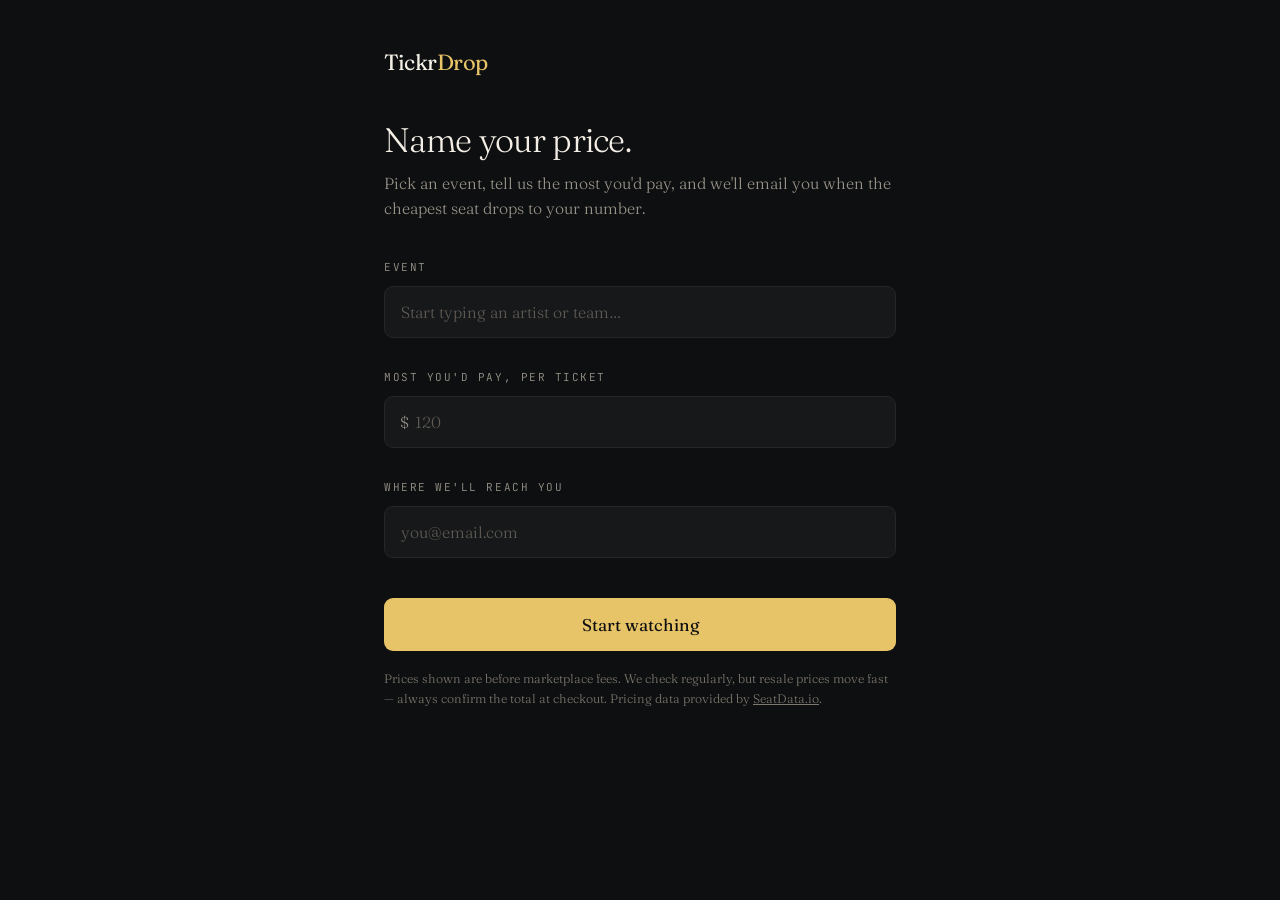
==== index.html @ 2875b213 "Add files via upload" ====
<!doctype html>
<html lang="en">
<head>
<meta charset="utf-8">
<meta name="viewport" content="width=device-width, initial-scale=1">
<title>Set an alert &middot; TickrDrop</title>
<link rel="preconnect" href="https://fonts.googleapis.com">
<link rel="preconnect" href="https://fonts.gstatic.com" crossorigin>
<link href="https://fonts.googleapis.com/css2?family=Fraunces:opsz,wght@9..144,300;9..144,400;9..144,600&family=JetBrains+Mono:wght@400;500&display=swap" rel="stylesheet">
<style>
  :root{
    --bg:#0e0f10; --bg2:#16181a; --cream:#f4efe6; --gold:#e8c468;
    --orange:#ff6b3d; --muted:#9a958c; --line:#24272a;
  }
  *{box-sizing:border-box;}
  body{
    margin:0; background:var(--bg); color:var(--cream);
    font-family:'Fraunces',Georgia,serif; font-weight:300;
    -webkit-font-smoothing:antialiased;
  }
  .wrap{max-width:560px; margin:0 auto; padding:48px 24px 80px;}
  .mark{font-size:22px; letter-spacing:-.02em; margin-bottom:44px;}
  .mark b{font-weight:400;}
  .mark .d{color:var(--gold); font-weight:400;}
  h1{font-size:34px; line-height:1.2; font-weight:300; margin:0 0 10px; letter-spacing:-.02em;}
  .lede{color:var(--muted); font-size:16px; line-height:1.55; margin:0 0 40px;}

  .step{margin-bottom:32px;}
  .eyebrow{
    font-family:'JetBrains Mono',Menlo,monospace; font-size:11px;
    letter-spacing:.14em; text-transform:uppercase; color:var(--muted);
    margin-bottom:12px;
  }
  input{
    width:100%; background:var(--bg2); border:1px solid var(--line);
    border-radius:9px; padding:15px 16px; color:var(--cream);
    font-family:'Fraunces',Georgia,serif; font-size:16px; font-weight:300;
  }
  input::placeholder{color:#5f5a53;}
  input:focus{outline:2px solid var(--gold); outline-offset:1px; border-color:transparent;}

  .results{margin-top:10px; border:1px solid var(--line); border-radius:9px; overflow:hidden;}
  .results:empty{display:none;}
  .res{
    display:block; width:100%; text-align:left; background:var(--bg2);
    border:0; border-bottom:1px solid var(--line); padding:14px 16px;
    color:var(--cream); font-family:inherit; font-size:15px; font-weight:300; cursor:pointer;
  }
  .res:last-child{border-bottom:0;}
  .res:hover,.res:focus{background:#1d2023; outline:none;}
  .res .meta{display:block; color:var(--muted); font-size:13px; margin-top:3px;}

  .picked{
    background:var(--bg2); border:1px solid var(--line); border-left:3px solid var(--gold);
    border-radius:9px; padding:16px 18px;
  }
  .picked .name{font-size:18px;}
  .picked .meta{color:var(--muted); font-size:13px; margin-top:4px;}
  .change{
    background:none; border:0; color:var(--gold); cursor:pointer; padding:0;
    font-family:'JetBrains Mono',monospace; font-size:11px; letter-spacing:.1em;
    text-transform:uppercase; margin-top:12px;
  }

  .price-row{position:relative;}
  .dollar{
    position:absolute; left:16px; top:50%; transform:translateY(-50%);
    color:var(--muted); font-size:16px; pointer-events:none;
  }
  .price-row input{padding-left:30px;}

  button.go{
    width:100%; background:var(--gold); color:var(--bg); border:0; border-radius:9px;
    padding:16px; font-family:'Fraunces',Georgia,serif; font-size:17px;
    cursor:pointer; margin-top:8px;
  }
  button.go:disabled{opacity:.4; cursor:not-allowed;}
  button.go:focus-visible{outline:2px solid var(--cream); outline-offset:2px;}

  .note{color:#7d786f; font-size:12.5px; line-height:1.6; margin-top:18px;}
  .msg{padding:14px 16px; border-radius:9px; font-size:14.5px; line-height:1.5; margin-top:18px;}
  .msg.err{background:rgba(255,107,61,.12); color:var(--orange); border:1px solid rgba(255,107,61,.3);}
  .msg.ok{background:rgba(232,196,104,.1); color:var(--gold); border:1px solid rgba(232,196,104,.3);}
  .hidden{display:none;}
  .working{color:var(--muted); font-size:13px; margin-top:10px;}
  @media (prefers-reduced-motion:reduce){*{transition:none!important;}}
</style>
</head>
<body>
<div class="wrap">

  <div class="mark"><b>Tickr</b><span class="d">Drop</span></div>

  <h1>Name your price.</h1>
  <p class="lede">Pick an event, tell us the most you'd pay, and we'll email you when the cheapest seat drops to your number.</p>

  <!-- Step 1 -->
  <div class="step">
    <div class="eyebrow">Event</div>

    <div id="searchBox">
      <input id="q" type="text" placeholder="Start typing an artist or team&hellip;" autocomplete="off">
      <div class="working hidden" id="working">Searching&hellip;</div>
      <div class="results" id="results"></div>
    </div>

    <div id="pickedBox" class="picked hidden">
      <div class="name" id="pName"></div>
      <div class="meta" id="pMeta"></div>
      <button class="change" id="change" type="button">Choose a different event</button>
    </div>
  </div>

  <!-- Step 2 -->
  <div class="step">
    <div class="eyebrow">Most you'd pay, per ticket</div>
    <div class="price-row">
      <span class="dollar">$</span>
      <input id="price" type="number" min="1" step="1" placeholder="120" inputmode="decimal">
    </div>
  </div>

  <!-- Step 3 -->
  <div class="step">
    <div class="eyebrow">Where we'll reach you</div>
    <input id="email" type="email" placeholder="you@email.com" autocomplete="email">
  </div>

  <button class="go" id="go" type="button">Start watching</button>

  <div id="msg"></div>

  <p class="note">
    Prices shown are before marketplace fees. We check regularly, but resale
    prices move fast &mdash; always confirm the total at checkout.
    Pricing data provided by <a href="https://seatdata.io" style="color:#7d786f;">SeatData.io</a>.
  </p>

</div>

<script>
  const $ = (id) => document.getElementById(id);
  let picked = null;
  let timer = null;

  function fmtDate(d){
    if(!d) return "";
    return new Date(d + "T12:00:00").toLocaleDateString("en-US",
      {weekday:"short", month:"short", day:"numeric", year:"numeric"});
  }

  function show(kind, text){
    $("msg").innerHTML = '<div class="msg ' + kind + '">' + text + '</div>';
  }
  function clearMsg(){ $("msg").innerHTML = ""; }

  $("q").addEventListener("input", () => {
    clearTimeout(timer);
    const q = $("q").value.trim();
    $("results").innerHTML = "";
    if (q.length < 3) { $("working").classList.add("hidden"); return; }
    $("working").classList.remove("hidden");
    timer = setTimeout(() => runSearch(q), 350);
  });

  async function runSearch(q){
    try{
      const res = await fetch("/.netlify/functions/search-events?q=" + encodeURIComponent(q));
      const body = await res.json();
      $("working").classList.add("hidden");

      if (body.error) { show("err", body.error); return; }
      if (!body.events.length){
        $("results").innerHTML =
          '<div class="res" style="cursor:default;color:#9a958c;">' +
          'No upcoming events matched that. Try the performer or team name on its own.</div>';
        return;
      }

      $("results").innerHTML = body.events.map((e, i) =>
        '<button class="res" data-i="' + i + '">' + e.name +
        '<span class="meta">' + fmtDate(e.date) + ' &middot; ' + e.venue +
        (e.city ? ', ' + e.city : '') + '</span></button>'
      ).join("");

      document.querySelectorAll(".res[data-i]").forEach(btn => {
        btn.addEventListener("click", () => pick(body.events[+btn.dataset.i]));
      });
    } catch {
      $("working").classList.add("hidden");
      show("err", "Search didn't go through. Try again in a moment.");
    }
  }

  function pick(e){
    picked = e;
    $("pName").textContent = e.name;
    $("pMeta").textContent = fmtDate(e.date) + " · " + e.venue + (e.city ? ", " + e.city : "");
    $("searchBox").classList.add("hidden");
    $("pickedBox").classList.remove("hidden");
    clearMsg();
    $("price").focus();
  }

  $("change").addEventListener("click", () => {
    picked = null;
    $("q").value = "";
    $("results").innerHTML = "";
    $("pickedBox").classList.add("hidden");
    $("searchBox").classList.remove("hidden");
    $("q").focus();
  });

  $("go").addEventListener("click", async () => {
    clearMsg();
    if (!picked){ show("err", "Choose an event first."); return; }
    const maxPrice = Number($("price").value);
    if (!(maxPrice > 0)){ show("err", "Enter the most you'd pay per ticket."); return; }
    const email = $("email").value.trim();
    if (!email){ show("err", "Add an email so we can reach you."); return; }

    $("go").disabled = true;
    $("go").textContent = "Saving…";

    try{
      const res = await fetch("/.netlify/functions/create-alert", {
        method:"POST",
        headers:{"content-type":"application/json"},
        body: JSON.stringify({
          email, maxPrice,
          eventId: picked.eventId,
          eventName: picked.name,
          eventDate: picked.date,
          venue: picked.venue,
          city: picked.city,
          tmEventId: picked.tmEventId
        })
      });
      const body = await res.json();

      if (!res.ok){ show("err", body.error || "That didn't save."); return; }

      show("ok", "Watching <strong>" + picked.name + "</strong> for you. " +
        "We'll email " + email + " the moment the cheapest seat hits $" +
        maxPrice.toFixed(2) + " or less.");

      $("price").value = "";
      $("email").value = "";
    } catch {
      show("err", "That didn't save. Check your connection and try again.");
    } finally {
      $("go").disabled = false;
      $("go").textContent = "Start watching";
    }
  });
</script>
</body>
</html>
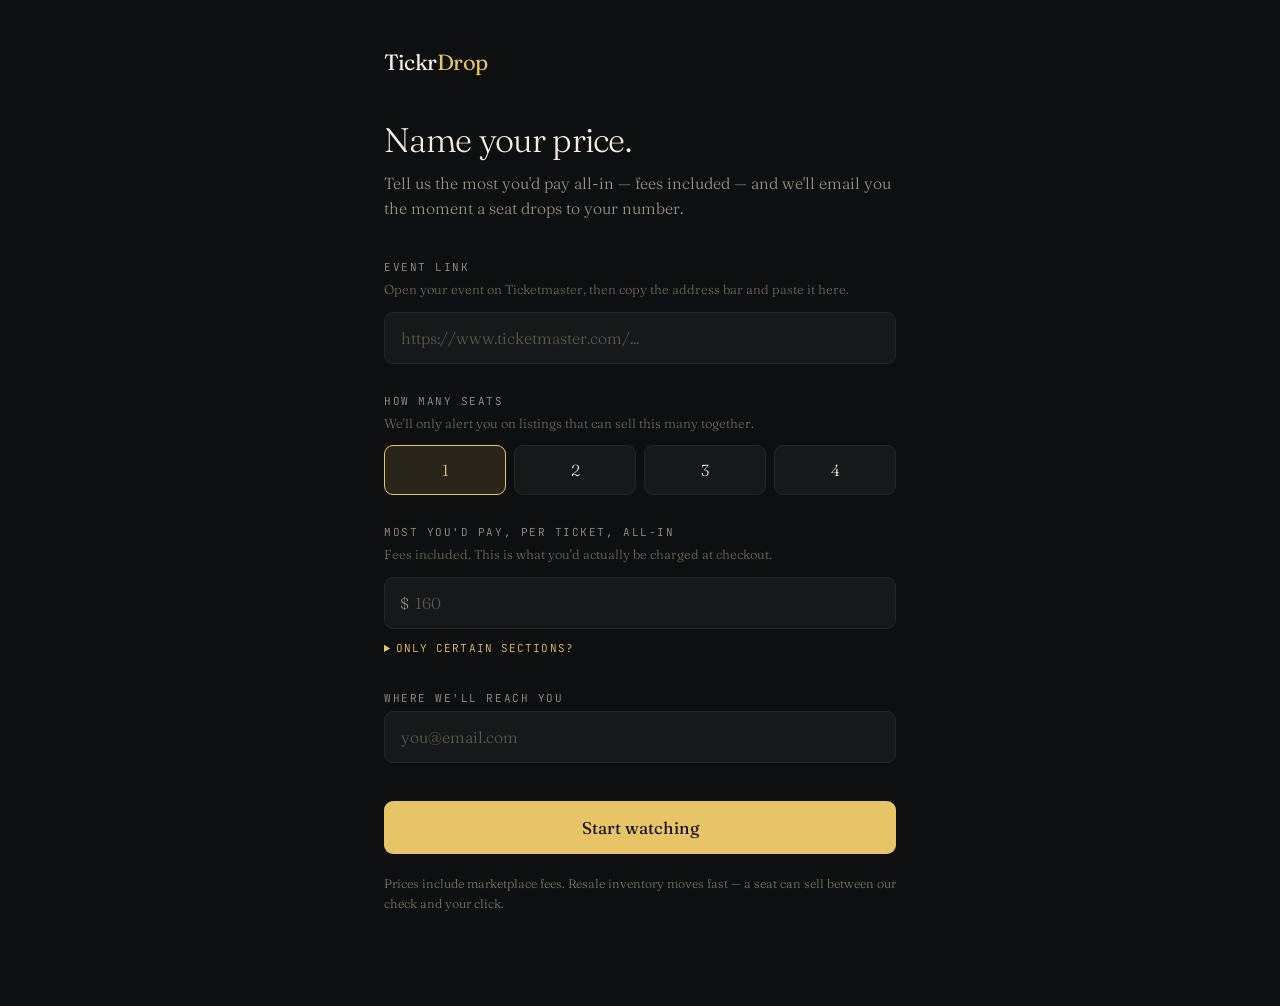
==== commit 0ea0d058: "Update index.html" ====
--- a/index.html
+++ b/index.html
@@ -25,12 +25,13 @@
   h1{font-size:34px; line-height:1.2; font-weight:300; margin:0 0 10px; letter-spacing:-.02em;}
   .lede{color:var(--muted); font-size:16px; line-height:1.55; margin:0 0 40px;}
 
-  .step{margin-bottom:32px;}
+  .step{margin-bottom:30px;}
   .eyebrow{
     font-family:'JetBrains Mono',Menlo,monospace; font-size:11px;
     letter-spacing:.14em; text-transform:uppercase; color:var(--muted);
-    margin-bottom:12px;
-  }
+    margin-bottom:6px;
+  }
+  .hint{color:#6f6a63; font-size:13px; line-height:1.5; margin:0 0 12px;}
   input{
     width:100%; background:var(--bg2); border:1px solid var(--line);
     border-radius:9px; padding:15px 16px; color:var(--cream);
@@ -39,28 +40,16 @@
   input::placeholder{color:#5f5a53;}
   input:focus{outline:2px solid var(--gold); outline-offset:1px; border-color:transparent;}
 
-  .results{margin-top:10px; border:1px solid var(--line); border-radius:9px; overflow:hidden;}
-  .results:empty{display:none;}
-  .res{
-    display:block; width:100%; text-align:left; background:var(--bg2);
-    border:0; border-bottom:1px solid var(--line); padding:14px 16px;
-    color:var(--cream); font-family:inherit; font-size:15px; font-weight:300; cursor:pointer;
-  }
-  .res:last-child{border-bottom:0;}
-  .res:hover,.res:focus{background:#1d2023; outline:none;}
-  .res .meta{display:block; color:var(--muted); font-size:13px; margin-top:3px;}
-
-  .picked{
-    background:var(--bg2); border:1px solid var(--line); border-left:3px solid var(--gold);
-    border-radius:9px; padding:16px 18px;
-  }
-  .picked .name{font-size:18px;}
-  .picked .meta{color:var(--muted); font-size:13px; margin-top:4px;}
-  .change{
-    background:none; border:0; color:var(--gold); cursor:pointer; padding:0;
-    font-family:'JetBrains Mono',monospace; font-size:11px; letter-spacing:.1em;
-    text-transform:uppercase; margin-top:12px;
-  }
+  .qty{display:flex; gap:8px;}
+  .qty button{
+    flex:1; background:var(--bg2); border:1px solid var(--line); border-radius:9px;
+    padding:14px 0; color:var(--cream); font-family:'Fraunces',Georgia,serif;
+    font-size:16px; font-weight:300; cursor:pointer;
+  }
+  .qty button[aria-pressed="true"]{
+    background:rgba(232,196,104,.12); border-color:var(--gold); color:var(--gold);
+  }
+  .qty button:focus-visible{outline:2px solid var(--gold); outline-offset:2px;}
 
   .price-row{position:relative;}
   .dollar{
@@ -77,12 +66,15 @@
   button.go:disabled{opacity:.4; cursor:not-allowed;}
   button.go:focus-visible{outline:2px solid var(--cream); outline-offset:2px;}
 
-  .note{color:#7d786f; font-size:12.5px; line-height:1.6; margin-top:18px;}
+  .note{color:#7d786f; font-size:12.5px; line-height:1.6; margin-top:20px;}
   .msg{padding:14px 16px; border-radius:9px; font-size:14.5px; line-height:1.5; margin-top:18px;}
   .msg.err{background:rgba(255,107,61,.12); color:var(--orange); border:1px solid rgba(255,107,61,.3);}
   .msg.ok{background:rgba(232,196,104,.1); color:var(--gold); border:1px solid rgba(232,196,104,.3);}
-  .hidden{display:none;}
-  .working{color:var(--muted); font-size:13px; margin-top:10px;}
+  details{margin-top:6px;}
+  summary{
+    color:var(--gold); cursor:pointer; font-family:'JetBrains Mono',monospace;
+    font-size:11px; letter-spacing:.1em; text-transform:uppercase; padding:6px 0;
+  }
   @media (prefers-reduced-motion:reduce){*{transition:none!important;}}
 </style>
 </head>
@@ -92,35 +84,40 @@
   <div class="mark"><b>Tickr</b><span class="d">Drop</span></div>
 
   <h1>Name your price.</h1>
-  <p class="lede">Pick an event, tell us the most you'd pay, and we'll email you when the cheapest seat drops to your number.</p>
-
-  <!-- Step 1 -->
-  <div class="step">
-    <div class="eyebrow">Event</div>
-
-    <div id="searchBox">
-      <input id="q" type="text" placeholder="Start typing an artist or team&hellip;" autocomplete="off">
-      <div class="working hidden" id="working">Searching&hellip;</div>
-      <div class="results" id="results"></div>
+  <p class="lede">Tell us the most you'd pay all-in &mdash; fees included &mdash; and we'll email you the moment a seat drops to your number.</p>
+
+  <div class="step">
+    <div class="eyebrow">Event link</div>
+    <p class="hint">Open your event on Ticketmaster, then copy the address bar and paste it here.</p>
+    <input id="url" type="url" placeholder="https://www.ticketmaster.com/..." autocomplete="off">
+  </div>
+
+  <div class="step">
+    <div class="eyebrow">How many seats</div>
+    <p class="hint">We'll only alert you on listings that can sell this many together.</p>
+    <div class="qty" id="qty">
+      <button type="button" data-q="1" aria-pressed="true">1</button>
+      <button type="button" data-q="2" aria-pressed="false">2</button>
+      <button type="button" data-q="3" aria-pressed="false">3</button>
+      <button type="button" data-q="4" aria-pressed="false">4</button>
     </div>
-
-    <div id="pickedBox" class="picked hidden">
-      <div class="name" id="pName"></div>
-      <div class="meta" id="pMeta"></div>
-      <button class="change" id="change" type="button">Choose a different event</button>
-    </div>
-  </div>
-
-  <!-- Step 2 -->
-  <div class="step">
-    <div class="eyebrow">Most you'd pay, per ticket</div>
+  </div>
+
+  <div class="step">
+    <div class="eyebrow">Most you'd pay, per ticket, all-in</div>
+    <p class="hint">Fees included. This is what you'd actually be charged at checkout.</p>
     <div class="price-row">
       <span class="dollar">$</span>
-      <input id="price" type="number" min="1" step="1" placeholder="120" inputmode="decimal">
+      <input id="price" type="number" min="1" step="1" placeholder="160" inputmode="decimal">
     </div>
-  </div>
-
-  <!-- Step 3 -->
+
+    <details>
+      <summary>Only certain sections?</summary>
+      <input id="sections" type="text" placeholder="413, 401, 405" autocomplete="off" style="margin-top:8px;">
+      <p class="hint" style="margin-top:8px;">Leave empty for anywhere in the venue.</p>
+    </details>
+  </div>
+
   <div class="step">
     <div class="eyebrow">Where we'll reach you</div>
     <input id="email" type="email" placeholder="you@email.com" autocomplete="email">
@@ -131,91 +128,38 @@
   <div id="msg"></div>
 
   <p class="note">
-    Prices shown are before marketplace fees. We check regularly, but resale
-    prices move fast &mdash; always confirm the total at checkout.
-    Pricing data provided by <a href="https://seatdata.io" style="color:#7d786f;">SeatData.io</a>.
+    Prices include marketplace fees. Resale inventory moves fast &mdash; a seat can
+    sell between our check and your click.
   </p>
 
 </div>
 
 <script>
   const $ = (id) => document.getElementById(id);
-  let picked = null;
-  let timer = null;
-
-  function fmtDate(d){
-    if(!d) return "";
-    return new Date(d + "T12:00:00").toLocaleDateString("en-US",
-      {weekday:"short", month:"short", day:"numeric", year:"numeric"});
-  }
+  let quantity = 1;
+
+  $("qty").addEventListener("click", (e) => {
+    const btn = e.target.closest("button[data-q]");
+    if (!btn) return;
+    quantity = Number(btn.dataset.q);
+    document.querySelectorAll("#qty button").forEach((b) =>
+      b.setAttribute("aria-pressed", String(b === btn))
+    );
+  });
 
   function show(kind, text){
     $("msg").innerHTML = '<div class="msg ' + kind + '">' + text + '</div>';
   }
-  function clearMsg(){ $("msg").innerHTML = ""; }
-
-  $("q").addEventListener("input", () => {
-    clearTimeout(timer);
-    const q = $("q").value.trim();
-    $("results").innerHTML = "";
-    if (q.length < 3) { $("working").classList.add("hidden"); return; }
-    $("working").classList.remove("hidden");
-    timer = setTimeout(() => runSearch(q), 350);
-  });
-
-  async function runSearch(q){
-    try{
-      const res = await fetch("/.netlify/functions/search-events?q=" + encodeURIComponent(q));
-      const body = await res.json();
-      $("working").classList.add("hidden");
-
-      if (body.error) { show("err", body.error); return; }
-      if (!body.events.length){
-        $("results").innerHTML =
-          '<div class="res" style="cursor:default;color:#9a958c;">' +
-          'No upcoming events matched that. Try the performer or team name on its own.</div>';
-        return;
-      }
-
-      $("results").innerHTML = body.events.map((e, i) =>
-        '<button class="res" data-i="' + i + '">' + e.name +
-        '<span class="meta">' + fmtDate(e.date) + ' &middot; ' + e.venue +
-        (e.city ? ', ' + e.city : '') + '</span></button>'
-      ).join("");
-
-      document.querySelectorAll(".res[data-i]").forEach(btn => {
-        btn.addEventListener("click", () => pick(body.events[+btn.dataset.i]));
-      });
-    } catch {
-      $("working").classList.add("hidden");
-      show("err", "Search didn't go through. Try again in a moment.");
-    }
-  }
-
-  function pick(e){
-    picked = e;
-    $("pName").textContent = e.name;
-    $("pMeta").textContent = fmtDate(e.date) + " · " + e.venue + (e.city ? ", " + e.city : "");
-    $("searchBox").classList.add("hidden");
-    $("pickedBox").classList.remove("hidden");
-    clearMsg();
-    $("price").focus();
-  }
-
-  $("change").addEventListener("click", () => {
-    picked = null;
-    $("q").value = "";
-    $("results").innerHTML = "";
-    $("pickedBox").classList.add("hidden");
-    $("searchBox").classList.remove("hidden");
-    $("q").focus();
-  });
 
   $("go").addEventListener("click", async () => {
-    clearMsg();
-    if (!picked){ show("err", "Choose an event first."); return; }
+    $("msg").innerHTML = "";
+
+    const eventUrl = $("url").value.trim();
+    if (!eventUrl){ show("err", "Paste the Ticketmaster link for your event."); return; }
+
     const maxPrice = Number($("price").value);
     if (!(maxPrice > 0)){ show("err", "Enter the most you'd pay per ticket."); return; }
+
     const email = $("email").value.trim();
     if (!email){ show("err", "Add an email so we can reach you."); return; }
 
@@ -227,25 +171,24 @@
         method:"POST",
         headers:{"content-type":"application/json"},
         body: JSON.stringify({
-          email, maxPrice,
-          eventId: picked.eventId,
-          eventName: picked.name,
-          eventDate: picked.date,
-          venue: picked.venue,
-          city: picked.city,
-          tmEventId: picked.tmEventId
+          eventUrl, maxPrice, email, quantity,
+          sections: $("sections").value
         })
       });
       const body = await res.json();
 
       if (!res.ok){ show("err", body.error || "That didn't save."); return; }
 
-      show("ok", "Watching <strong>" + picked.name + "</strong> for you. " +
-        "We'll email " + email + " the moment the cheapest seat hits $" +
-        maxPrice.toFixed(2) + " or less.");
-
+      const a = body.alert;
+      show("ok",
+        "Watching <strong>" + a.eventName + "</strong>. We'll email " + a.email +
+        " when " + (a.quantity > 1 ? a.quantity + " seats together drop" : "a seat drops") +
+        " to $" + a.maxPrice.toFixed(2) + " or less, fees included.");
+
+      $("url").value = "";
       $("price").value = "";
       $("email").value = "";
+      $("sections").value = "";
     } catch {
       show("err", "That didn't save. Check your connection and try again.");
     } finally {
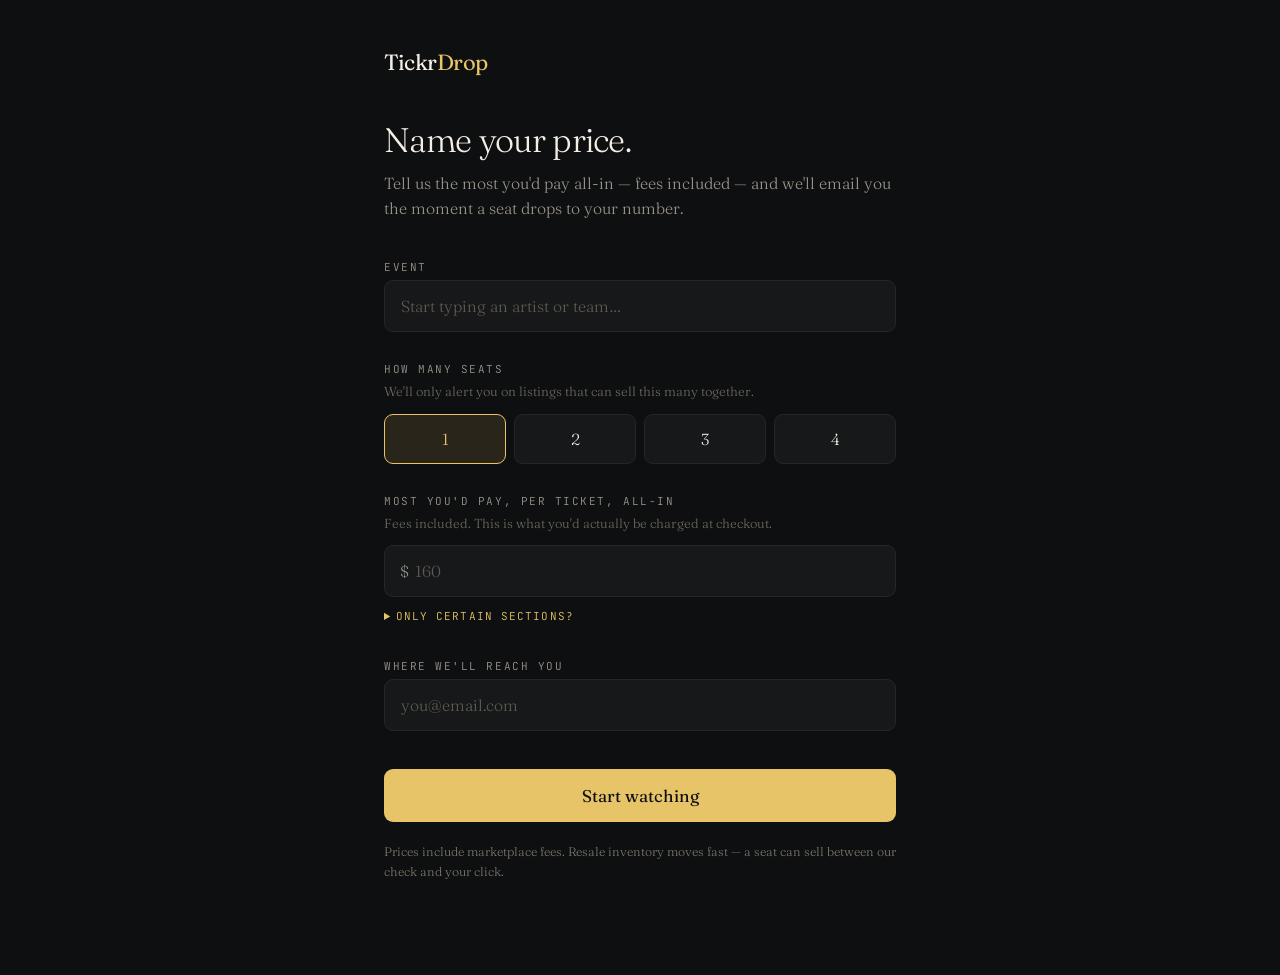
==== commit 3d0a3940: "Update index.html" ====
--- a/index.html
+++ b/index.html
@@ -40,6 +40,30 @@
   input::placeholder{color:#5f5a53;}
   input:focus{outline:2px solid var(--gold); outline-offset:1px; border-color:transparent;}
 
+  .results{margin-top:10px; border:1px solid var(--line); border-radius:9px; overflow:hidden;}
+  .results:empty{display:none;}
+  .res{
+    display:block; width:100%; text-align:left; background:var(--bg2);
+    border:0; border-bottom:1px solid var(--line); padding:14px 16px;
+    color:var(--cream); font-family:inherit; font-size:15px; font-weight:300; cursor:pointer;
+  }
+  .res:last-child{border-bottom:0;}
+  .res:hover,.res:focus{background:#1d2023; outline:none;}
+  .res .meta{display:block; color:var(--muted); font-size:13px; margin-top:3px;}
+  .picked{
+    background:var(--bg2); border:1px solid var(--line); border-left:3px solid var(--gold);
+    border-radius:9px; padding:16px 18px;
+  }
+  .picked .name{font-size:18px;}
+  .picked .meta{color:var(--muted); font-size:13px; margin-top:4px;}
+  .change{
+    background:none; border:0; color:var(--gold); cursor:pointer; padding:0;
+    font-family:'JetBrains Mono',monospace; font-size:11px; letter-spacing:.1em;
+    text-transform:uppercase; margin-top:12px;
+  }
+  .working{color:var(--muted); font-size:13px; margin-top:10px;}
+  .hidden{display:none;}
+
   .qty{display:flex; gap:8px;}
   .qty button{
     flex:1; background:var(--bg2); border:1px solid var(--line); border-radius:9px;
@@ -87,9 +111,19 @@
   <p class="lede">Tell us the most you'd pay all-in &mdash; fees included &mdash; and we'll email you the moment a seat drops to your number.</p>
 
   <div class="step">
-    <div class="eyebrow">Event link</div>
-    <p class="hint">Open your event on Ticketmaster, then copy the address bar and paste it here.</p>
-    <input id="url" type="url" placeholder="https://www.ticketmaster.com/..." autocomplete="off">
+    <div class="eyebrow">Event</div>
+
+    <div id="searchBox">
+      <input id="q" type="text" placeholder="Start typing an artist or team&hellip;" autocomplete="off">
+      <div class="working hidden" id="working">Searching&hellip;</div>
+      <div class="results" id="results"></div>
+    </div>
+
+    <div id="pickedBox" class="picked hidden">
+      <div class="name" id="pName"></div>
+      <div class="meta" id="pMeta"></div>
+      <button class="change" id="change" type="button">Choose a different event</button>
+    </div>
   </div>
 
   <div class="step">
@@ -137,6 +171,75 @@
 <script>
   const $ = (id) => document.getElementById(id);
   let quantity = 1;
+  let picked = null;
+  let timer = null;
+
+  function fmtDate(d){
+    if(!d) return "";
+    return new Date(d + "T12:00:00").toLocaleDateString("en-US",
+      {weekday:"short", month:"short", day:"numeric", year:"numeric"});
+  }
+
+  function show(kind, text){
+    $("msg").innerHTML = '<div class="msg ' + kind + '">' + text + '</div>';
+  }
+
+  $("q").addEventListener("input", () => {
+    clearTimeout(timer);
+    const q = $("q").value.trim();
+    $("results").innerHTML = "";
+    if (q.length < 3) { $("working").classList.add("hidden"); return; }
+    $("working").classList.remove("hidden");
+    timer = setTimeout(() => runSearch(q), 350);
+  });
+
+  async function runSearch(q){
+    try{
+      const res = await fetch("/.netlify/functions/search-events?q=" + encodeURIComponent(q));
+      const body = await res.json();
+      $("working").classList.add("hidden");
+
+      if (body.error) { show("err", body.error); return; }
+      if (!body.events.length){
+        $("results").innerHTML =
+          '<div class="res" style="cursor:default;color:#9a958c;">' +
+          'Nothing upcoming matched that. Try the artist or team name on its own.</div>';
+        return;
+      }
+
+      $("results").innerHTML = body.events.map((e, i) =>
+        '<button class="res" data-i="' + i + '">' + e.name +
+        '<span class="meta">' + fmtDate(e.date) + ' &middot; ' + e.venue +
+        (e.city ? ', ' + e.city : '') + '</span></button>'
+      ).join("");
+
+      document.querySelectorAll(".res[data-i]").forEach(btn => {
+        btn.addEventListener("click", () => pick(body.events[+btn.dataset.i]));
+      });
+    } catch {
+      $("working").classList.add("hidden");
+      show("err", "Search didn't go through. Try again in a moment.");
+    }
+  }
+
+  function pick(e){
+    picked = e;
+    $("pName").textContent = e.name;
+    $("pMeta").textContent = fmtDate(e.date) + " · " + e.venue + (e.city ? ", " + e.city : "");
+    $("searchBox").classList.add("hidden");
+    $("pickedBox").classList.remove("hidden");
+    $("msg").innerHTML = "";
+    $("price").focus();
+  }
+
+  $("change").addEventListener("click", () => {
+    picked = null;
+    $("q").value = "";
+    $("results").innerHTML = "";
+    $("pickedBox").classList.add("hidden");
+    $("searchBox").classList.remove("hidden");
+    $("q").focus();
+  });
 
   $("qty").addEventListener("click", (e) => {
     const btn = e.target.closest("button[data-q]");
@@ -147,15 +250,10 @@
     );
   });
 
-  function show(kind, text){
-    $("msg").innerHTML = '<div class="msg ' + kind + '">' + text + '</div>';
-  }
-
   $("go").addEventListener("click", async () => {
     $("msg").innerHTML = "";
 
-    const eventUrl = $("url").value.trim();
-    if (!eventUrl){ show("err", "Paste the Ticketmaster link for your event."); return; }
+    if (!picked){ show("err", "Choose an event first."); return; }
 
     const maxPrice = Number($("price").value);
     if (!(maxPrice > 0)){ show("err", "Enter the most you'd pay per ticket."); return; }
@@ -171,7 +269,12 @@
         method:"POST",
         headers:{"content-type":"application/json"},
         body: JSON.stringify({
-          eventUrl, maxPrice, email, quantity,
+          eventUrl: picked.url,
+          eventName: picked.name,
+          eventDate: picked.date,
+          venue: picked.venue,
+          city: picked.city,
+          maxPrice, email, quantity,
           sections: $("sections").value
         })
       });
@@ -185,7 +288,6 @@
         " when " + (a.quantity > 1 ? a.quantity + " seats together drop" : "a seat drops") +
         " to $" + a.maxPrice.toFixed(2) + " or less, fees included.");
 
-      $("url").value = "";
       $("price").value = "";
       $("email").value = "";
       $("sections").value = "";
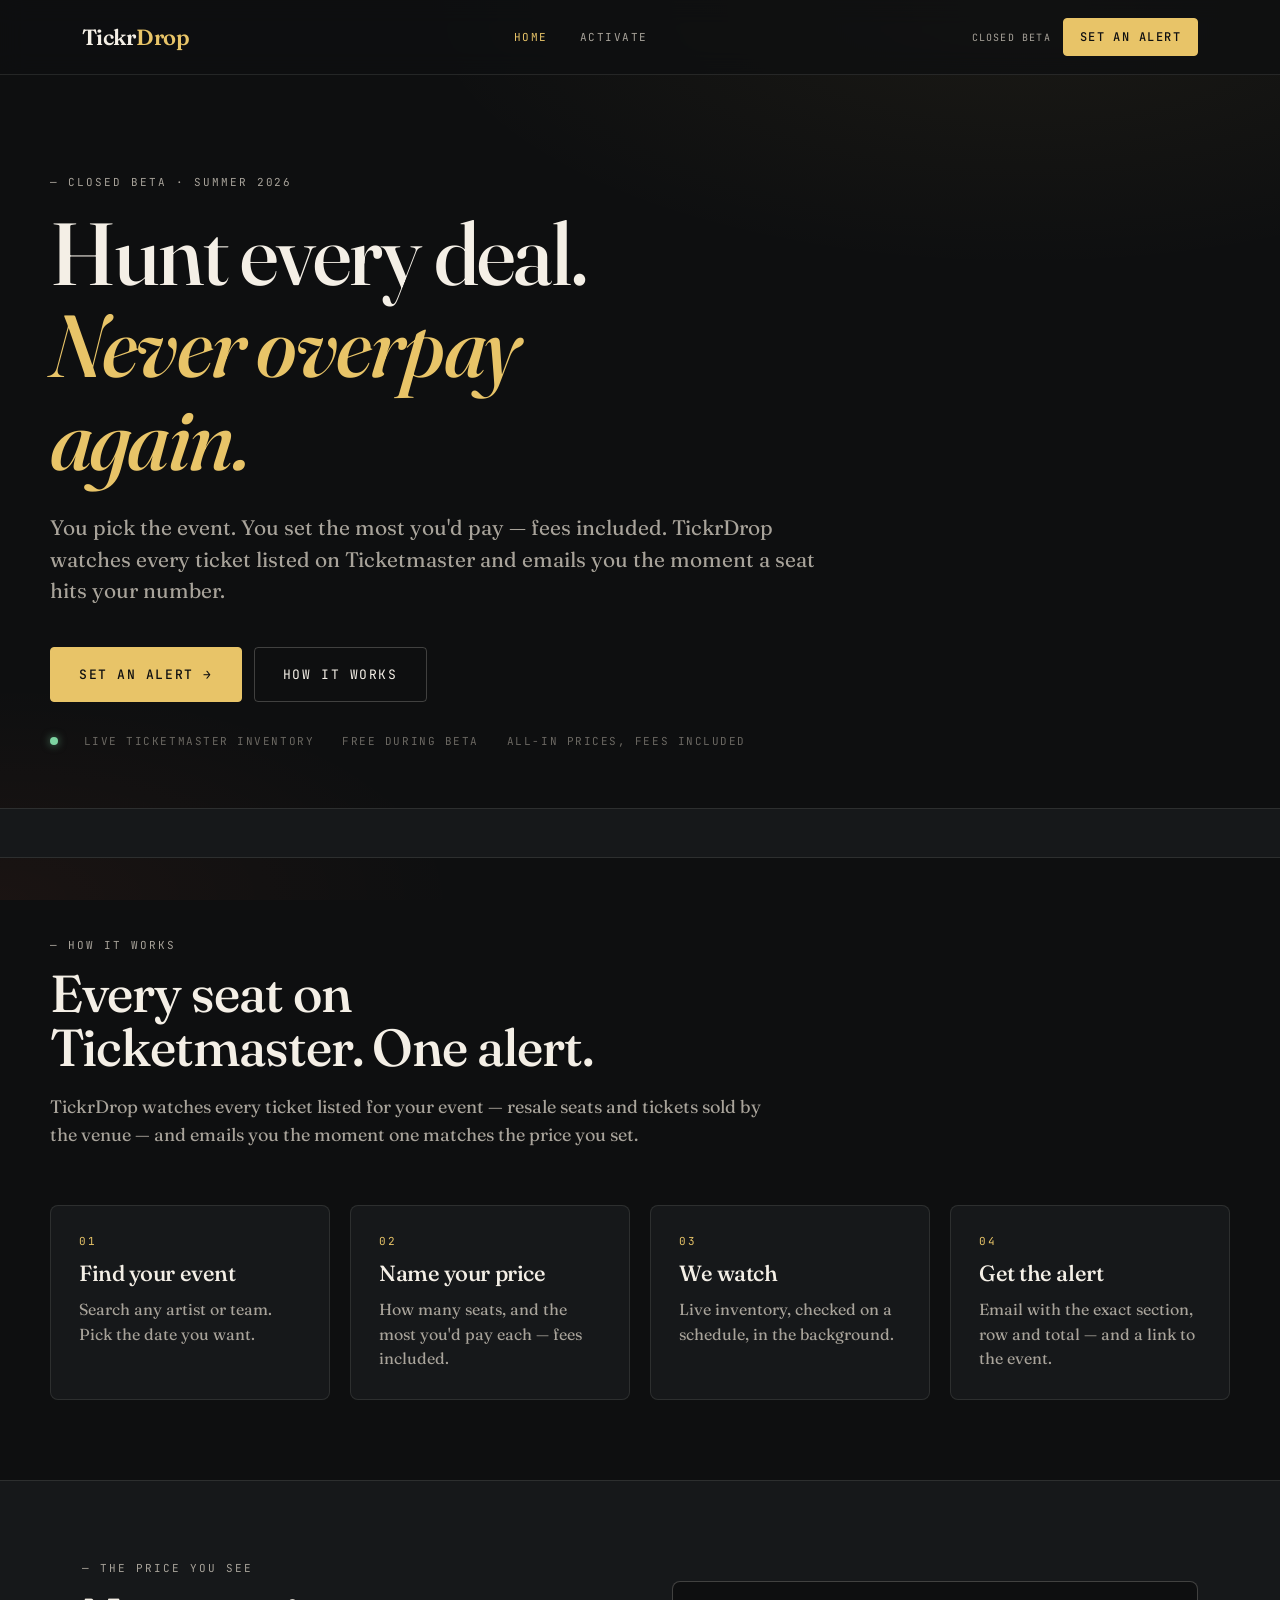
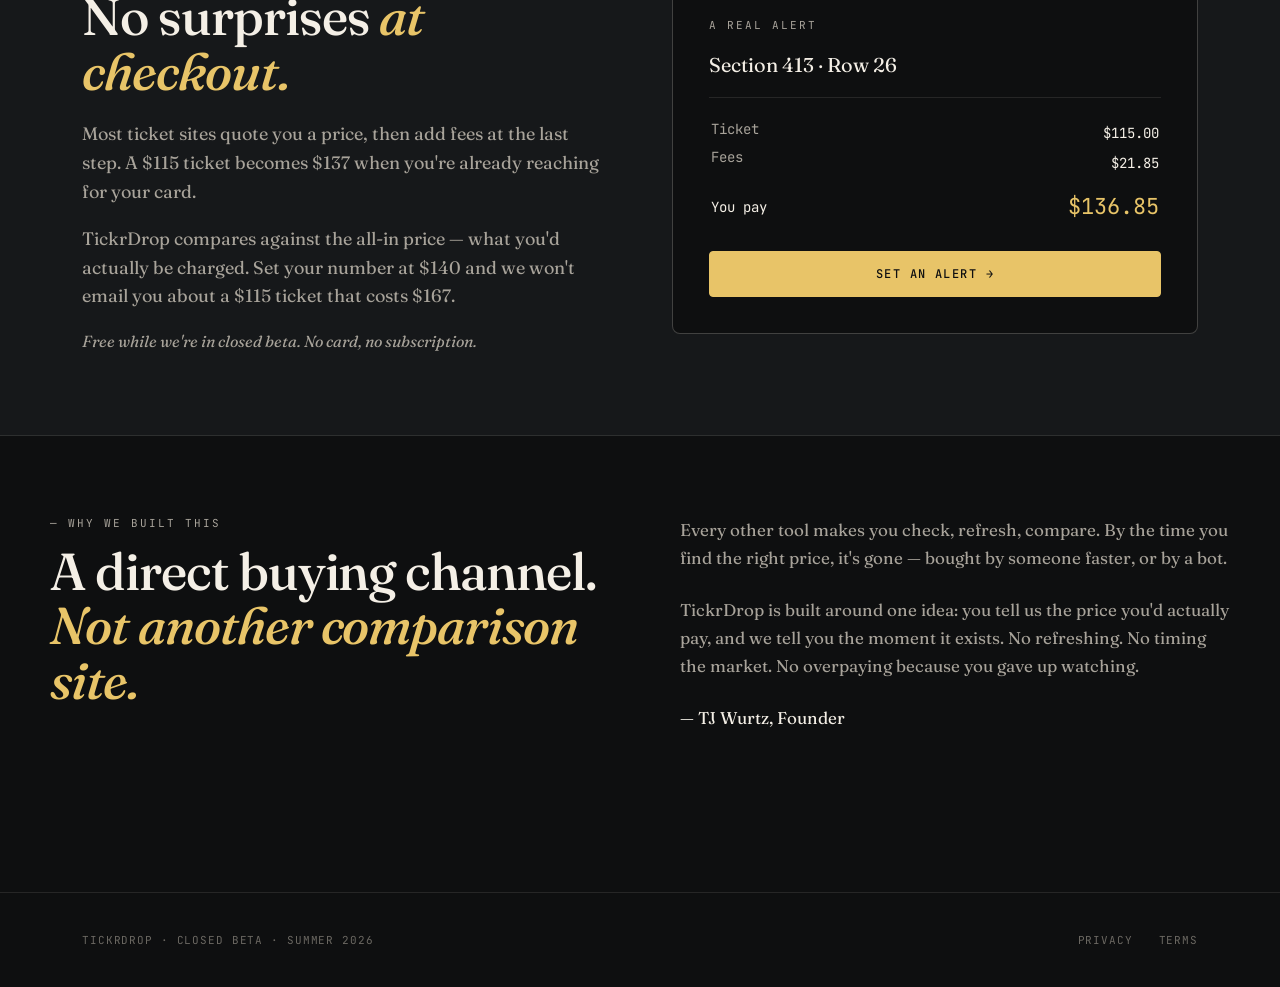
==== commit dbcca424: "Update index.html" ====
--- a/index.html
+++ b/index.html
@@ -1,303 +1,164 @@
-<!doctype html>
+<!DOCTYPE html>
 <html lang="en">
 <head>
-<meta charset="utf-8">
-<meta name="viewport" content="width=device-width, initial-scale=1">
-<title>Set an alert &middot; TickrDrop</title>
-<link rel="preconnect" href="https://fonts.googleapis.com">
-<link rel="preconnect" href="https://fonts.gstatic.com" crossorigin>
-<link href="https://fonts.googleapis.com/css2?family=Fraunces:opsz,wght@9..144,300;9..144,400;9..144,600&family=JetBrains+Mono:wght@400;500&display=swap" rel="stylesheet">
-<style>
-  :root{
-    --bg:#0e0f10; --bg2:#16181a; --cream:#f4efe6; --gold:#e8c468;
-    --orange:#ff6b3d; --muted:#9a958c; --line:#24272a;
-  }
-  *{box-sizing:border-box;}
-  body{
-    margin:0; background:var(--bg); color:var(--cream);
-    font-family:'Fraunces',Georgia,serif; font-weight:300;
-    -webkit-font-smoothing:antialiased;
-  }
-  .wrap{max-width:560px; margin:0 auto; padding:48px 24px 80px;}
-  .mark{font-size:22px; letter-spacing:-.02em; margin-bottom:44px;}
-  .mark b{font-weight:400;}
-  .mark .d{color:var(--gold); font-weight:400;}
-  h1{font-size:34px; line-height:1.2; font-weight:300; margin:0 0 10px; letter-spacing:-.02em;}
-  .lede{color:var(--muted); font-size:16px; line-height:1.55; margin:0 0 40px;}
-
-  .step{margin-bottom:30px;}
-  .eyebrow{
-    font-family:'JetBrains Mono',Menlo,monospace; font-size:11px;
-    letter-spacing:.14em; text-transform:uppercase; color:var(--muted);
-    margin-bottom:6px;
-  }
-  .hint{color:#6f6a63; font-size:13px; line-height:1.5; margin:0 0 12px;}
-  input{
-    width:100%; background:var(--bg2); border:1px solid var(--line);
-    border-radius:9px; padding:15px 16px; color:var(--cream);
-    font-family:'Fraunces',Georgia,serif; font-size:16px; font-weight:300;
-  }
-  input::placeholder{color:#5f5a53;}
-  input:focus{outline:2px solid var(--gold); outline-offset:1px; border-color:transparent;}
-
-  .results{margin-top:10px; border:1px solid var(--line); border-radius:9px; overflow:hidden;}
-  .results:empty{display:none;}
-  .res{
-    display:block; width:100%; text-align:left; background:var(--bg2);
-    border:0; border-bottom:1px solid var(--line); padding:14px 16px;
-    color:var(--cream); font-family:inherit; font-size:15px; font-weight:300; cursor:pointer;
-  }
-  .res:last-child{border-bottom:0;}
-  .res:hover,.res:focus{background:#1d2023; outline:none;}
-  .res .meta{display:block; color:var(--muted); font-size:13px; margin-top:3px;}
-  .picked{
-    background:var(--bg2); border:1px solid var(--line); border-left:3px solid var(--gold);
-    border-radius:9px; padding:16px 18px;
-  }
-  .picked .name{font-size:18px;}
-  .picked .meta{color:var(--muted); font-size:13px; margin-top:4px;}
-  .change{
-    background:none; border:0; color:var(--gold); cursor:pointer; padding:0;
-    font-family:'JetBrains Mono',monospace; font-size:11px; letter-spacing:.1em;
-    text-transform:uppercase; margin-top:12px;
-  }
-  .working{color:var(--muted); font-size:13px; margin-top:10px;}
-  .hidden{display:none;}
-
-  .qty{display:flex; gap:8px;}
-  .qty button{
-    flex:1; background:var(--bg2); border:1px solid var(--line); border-radius:9px;
-    padding:14px 0; color:var(--cream); font-family:'Fraunces',Georgia,serif;
-    font-size:16px; font-weight:300; cursor:pointer;
-  }
-  .qty button[aria-pressed="true"]{
-    background:rgba(232,196,104,.12); border-color:var(--gold); color:var(--gold);
-  }
-  .qty button:focus-visible{outline:2px solid var(--gold); outline-offset:2px;}
-
-  .price-row{position:relative;}
-  .dollar{
-    position:absolute; left:16px; top:50%; transform:translateY(-50%);
-    color:var(--muted); font-size:16px; pointer-events:none;
-  }
-  .price-row input{padding-left:30px;}
-
-  button.go{
-    width:100%; background:var(--gold); color:var(--bg); border:0; border-radius:9px;
-    padding:16px; font-family:'Fraunces',Georgia,serif; font-size:17px;
-    cursor:pointer; margin-top:8px;
-  }
-  button.go:disabled{opacity:.4; cursor:not-allowed;}
-  button.go:focus-visible{outline:2px solid var(--cream); outline-offset:2px;}
-
-  .note{color:#7d786f; font-size:12.5px; line-height:1.6; margin-top:20px;}
-  .msg{padding:14px 16px; border-radius:9px; font-size:14.5px; line-height:1.5; margin-top:18px;}
-  .msg.err{background:rgba(255,107,61,.12); color:var(--orange); border:1px solid rgba(255,107,61,.3);}
-  .msg.ok{background:rgba(232,196,104,.1); color:var(--gold); border:1px solid rgba(232,196,104,.3);}
-  details{margin-top:6px;}
-  summary{
-    color:var(--gold); cursor:pointer; font-family:'JetBrains Mono',monospace;
-    font-size:11px; letter-spacing:.1em; text-transform:uppercase; padding:6px 0;
-  }
-  @media (prefers-reduced-motion:reduce){*{transition:none!important;}}
-</style>
+<script async src="https://www.googletagmanager.com/gtag/js?id=G-GJZHSVKT7E"></script>
+<script>
+  window.dataLayer = window.dataLayer || [];
+  function gtag(){dataLayer.push(arguments);}
+  gtag('js', new Date());
+  gtag('config', 'G-GJZHSVKT7E');
+</script>
+<meta charset="UTF-8" />
+<meta name="viewport" content="width=device-width, initial-scale=1.0" />
+<title>TickrDrop — Hunt every deal. Never overpay again.</title>
+<meta name="description" content="Set your price. We watch Ticketmaster resale and email you the moment a ticket drops to your number — fees included." />
+<link rel="icon" type="image/x-icon" href="favicon.ico" />
+<link rel="preconnect" href="https://fonts.googleapis.com" />
+<link rel="preconnect" href="https://fonts.gstatic.com" crossorigin />
+<link href="https://fonts.googleapis.com/css2?family=Fraunces:ital,opsz,wght@0,9..144,400;0,9..144,500;0,9..144,600;0,9..144,800;1,9..144,400&family=JetBrains+Mono:wght@400;500&display=swap" rel="stylesheet" />
+<link rel="stylesheet" href="styles.css" />
 </head>
 <body>
-<div class="wrap">
+<div id="nav-mount"></div>
 
-  <div class="mark"><b>Tickr</b><span class="d">Drop</span></div>
+<header class="container section" style="padding-top: 100px; padding-bottom: 60px;">
+  <div class="eyebrow fade-up">— Closed beta · Summer 2026</div>
+  <h1 class="fade-up delay-1" style="margin-top: 18px; max-width: 12ch;">
+    Hunt every deal. <em class="gold">Never overpay again.</em>
+  </h1>
+  <p class="fade-up delay-2" style="font-size: 21px; line-height: 1.5; max-width: 56ch; margin-top: 28px; color: var(--ink-dim);">
+    You pick the event. You set the most you'd pay &mdash; fees included. TickrDrop watches
+    every ticket listed on Ticketmaster and emails you the moment a seat hits your number.
+  </p>
+  <div class="fade-up delay-3" style="margin-top: 40px; display: flex; gap: 12px; flex-wrap: wrap;">
+    <a class="btn btn-primary btn-lg" href="/activate.html">Set an alert →</a>
+    <a href="#how" class="btn btn-lg">How it works</a>
+  </div>
+  <div class="fade-up delay-4" style="margin-top: 32px; display: flex; gap: 28px; flex-wrap: wrap; font-family: var(--mono); font-size: 11px; letter-spacing: 0.14em; text-transform: uppercase; color: var(--ink-faint);">
+    <span><span class="live-dot"></span> &nbsp; Live Ticketmaster inventory</span>
+    <span>Free during beta</span>
+    <span>All-in prices, fees included</span>
+  </div>
+</header>
 
-  <h1>Name your price.</h1>
-  <p class="lede">Tell us the most you'd pay all-in &mdash; fees included &mdash; and we'll email you the moment a seat drops to your number.</p>
+<!-- Live marquee: real upcoming events pulled from Ticketmaster Discovery -->
+<section class="section-sm" style="border-top: 1px solid var(--line); border-bottom: 1px solid var(--line); background: var(--bg-2); padding: 24px 0; overflow: hidden;">
+  <div id="ticker" class="ticker-track">
+    <span class="muted" style="font-family: var(--mono); font-size: 12px;">Loading live events…</span>
+  </div>
+</section>
 
-  <div class="step">
-    <div class="eyebrow">Event</div>
+<section id="how" class="section container">
+  <div class="eyebrow">— How it works</div>
+  <h2 style="margin-top: 14px; max-width: 18ch;">Every seat on Ticketmaster. One alert.</h2>
+  <p class="muted" style="font-size: 18px; margin-top: 18px; max-width: 60ch; line-height: 1.55;">
+    TickrDrop watches every ticket listed for your event &mdash; resale seats and tickets
+    sold by the venue &mdash; and emails you the moment one matches the price you set.
+  </p>
 
-    <div id="searchBox">
-      <input id="q" type="text" placeholder="Start typing an artist or team&hellip;" autocomplete="off">
-      <div class="working hidden" id="working">Searching&hellip;</div>
-      <div class="results" id="results"></div>
+  <div class="grid-4" style="margin-top: 56px;">
+    <div class="card card-hover">
+      <div class="eyebrow" style="color: var(--accent);">01</div>
+      <h3 style="margin-top: 14px; font-size: 22px;">Find your event</h3>
+      <p class="muted" style="margin-top: 12px; line-height: 1.55; font-size: 16px;">Search any artist or team. Pick the date you want.</p>
     </div>
-
-    <div id="pickedBox" class="picked hidden">
-      <div class="name" id="pName"></div>
-      <div class="meta" id="pMeta"></div>
-      <button class="change" id="change" type="button">Choose a different event</button>
+    <div class="card card-hover">
+      <div class="eyebrow" style="color: var(--accent);">02</div>
+      <h3 style="margin-top: 14px; font-size: 22px;">Name your price</h3>
+      <p class="muted" style="margin-top: 12px; line-height: 1.55; font-size: 16px;">How many seats, and the most you'd pay each &mdash; fees included.</p>
+    </div>
+    <div class="card card-hover">
+      <div class="eyebrow" style="color: var(--accent);">03</div>
+      <h3 style="margin-top: 14px; font-size: 22px;">We watch</h3>
+      <p class="muted" style="margin-top: 12px; line-height: 1.55; font-size: 16px;">Live inventory, checked on a schedule, in the background.</p>
+    </div>
+    <div class="card card-hover">
+      <div class="eyebrow" style="color: var(--accent);">04</div>
+      <h3 style="margin-top: 14px; font-size: 22px;">Get the alert</h3>
+      <p class="muted" style="margin-top: 12px; line-height: 1.55; font-size: 16px;">Email with the exact section, row and total &mdash; and a link to the event.</p>
     </div>
   </div>
+</section>
 
-  <div class="step">
-    <div class="eyebrow">How many seats</div>
-    <p class="hint">We'll only alert you on listings that can sell this many together.</p>
-    <div class="qty" id="qty">
-      <button type="button" data-q="1" aria-pressed="true">1</button>
-      <button type="button" data-q="2" aria-pressed="false">2</button>
-      <button type="button" data-q="3" aria-pressed="false">3</button>
-      <button type="button" data-q="4" aria-pressed="false">4</button>
+<section class="section" style="background: var(--bg-2); border-top: 1px solid var(--line); border-bottom: 1px solid var(--line);">
+  <div class="container">
+    <div class="grid-2" style="align-items: center; gap: 64px;">
+      <div>
+        <div class="eyebrow">— The price you see</div>
+        <h2 style="margin-top: 14px;">No surprises <em class="gold">at checkout.</em></h2>
+        <p class="muted" style="font-size: 18px; line-height: 1.6; margin-top: 22px;">
+          Most ticket sites quote you a price, then add fees at the last step. A $115 ticket
+          becomes $137 when you're already reaching for your card.
+        </p>
+        <p class="muted" style="font-size: 18px; line-height: 1.6; margin-top: 18px;">
+          TickrDrop compares against the all-in price &mdash; what you'd actually be charged.
+          Set your number at $140 and we won't email you about a $115 ticket that costs $167.
+        </p>
+        <p class="muted" style="font-size: 16px; line-height: 1.6; margin-top: 18px; font-style: italic;">
+          Free while we're in closed beta. No card, no subscription.
+        </p>
+      </div>
+      <div class="card" style="padding: 36px; background: var(--bg); border-color: var(--line-strong);">
+        <div class="eyebrow" style="margin-bottom: 20px;">A real alert</div>
+        <div style="font-family: var(--serif); font-size: 20px;">Section 413 · Row 26</div>
+        <div class="divider" style="margin: 20px 0;"></div>
+        <table style="width:100%; font-family: var(--mono); font-size: 14px;">
+          <tr><td class="muted" style="padding-bottom:8px;">Ticket</td><td style="text-align:right;">$115.00</td></tr>
+          <tr><td class="muted" style="padding-bottom:12px;">Fees</td><td style="text-align:right;">$21.85</td></tr>
+          <tr style="border-top:1px solid var(--line-strong);">
+            <td style="padding-top:12px;">You pay</td>
+            <td style="text-align:right; padding-top:12px; font-size:22px; color: var(--accent);">$136.85</td>
+          </tr>
+        </table>
+        <a class="btn btn-primary btn-block" href="/activate.html" style="margin-top: 28px;">Set an alert →</a>
+      </div>
     </div>
   </div>
+</section>
 
-  <div class="step">
-    <div class="eyebrow">Most you'd pay, per ticket, all-in</div>
-    <p class="hint">Fees included. This is what you'd actually be charged at checkout.</p>
-    <div class="price-row">
-      <span class="dollar">$</span>
-      <input id="price" type="number" min="1" step="1" placeholder="160" inputmode="decimal">
+<section class="section container">
+  <div class="grid-2" style="gap: 80px;">
+    <div>
+      <div class="eyebrow">— Why we built this</div>
+      <h2 style="margin-top: 14px;">A direct buying channel.<br><em class="gold">Not another comparison site.</em></h2>
     </div>
+    <div style="display: grid; gap: 24px; font-size: 17px; line-height: 1.65; color: var(--ink-dim);">
+      <p>Every other tool makes you check, refresh, compare. By the time you find the right price, it's gone — bought by someone faster, or by a bot.</p>
+      <p>TickrDrop is built around one idea: you tell us the price you'd actually pay, and we tell you the moment it exists. No refreshing. No timing the market. No overpaying because you gave up watching.</p>
+      <p style="color: var(--ink);">— TJ Wurtz, Founder</p>
+    </div>
+  </div>
+</section>
 
-    <details>
-      <summary>Only certain sections?</summary>
-      <input id="sections" type="text" placeholder="413, 401, 405" autocomplete="off" style="margin-top:8px;">
-      <p class="hint" style="margin-top:8px;">Leave empty for anywhere in the venue.</p>
-    </details>
-  </div>
+<div id="footer-mount"></div>
+<script src="chrome.js"></script>
+<script>
+  renderChrome('home');
 
-  <div class="step">
-    <div class="eyebrow">Where we'll reach you</div>
-    <input id="email" type="email" placeholder="you@email.com" autocomplete="email">
-  </div>
+  // Populate the marquee with genuinely upcoming events.
+  (async function loadTicker() {
+    const el = document.getElementById('ticker');
+    try {
+      const res = await fetch('/.netlify/functions/trending-events?size=14');
+      const body = await res.json();
+      const events = (body.events || []).filter(e => e.from);
 
-  <button class="go" id="go" type="button">Start watching</button>
+      if (!events.length) { el.remove(); return; }
 
-  <div id="msg"></div>
+      const fmt = d => new Date(d + 'T12:00:00')
+        .toLocaleDateString('en-US', { month: 'short', day: 'numeric' });
 
-  <p class="note">
-    Prices include marketplace fees. Resale inventory moves fast &mdash; a seat can
-    sell between our check and your click.
-  </p>
+      const item = e =>
+        `<span><span style="color: var(--accent);">◆</span> ${e.name} — ${fmt(e.date)}` +
+        `${e.city ? ' · ' + e.city : ''} — from $${e.from}</span>`;
 
-</div>
-
-<script>
-  const $ = (id) => document.getElementById(id);
-  let quantity = 1;
-  let picked = null;
-  let timer = null;
-
-  function fmtDate(d){
-    if(!d) return "";
-    return new Date(d + "T12:00:00").toLocaleDateString("en-US",
-      {weekday:"short", month:"short", day:"numeric", year:"numeric"});
-  }
-
-  function show(kind, text){
-    $("msg").innerHTML = '<div class="msg ' + kind + '">' + text + '</div>';
-  }
-
-  $("q").addEventListener("input", () => {
-    clearTimeout(timer);
-    const q = $("q").value.trim();
-    $("results").innerHTML = "";
-    if (q.length < 3) { $("working").classList.add("hidden"); return; }
-    $("working").classList.remove("hidden");
-    timer = setTimeout(() => runSearch(q), 350);
-  });
-
-  async function runSearch(q){
-    try{
-      const res = await fetch("/.netlify/functions/search-events?q=" + encodeURIComponent(q));
-      const body = await res.json();
-      $("working").classList.add("hidden");
-
-      if (body.error) { show("err", body.error); return; }
-      if (!body.events.length){
-        $("results").innerHTML =
-          '<div class="res" style="cursor:default;color:#9a958c;">' +
-          'Nothing upcoming matched that. Try the artist or team name on its own.</div>';
-        return;
-      }
-
-      $("results").innerHTML = body.events.map((e, i) =>
-        '<button class="res" data-i="' + i + '">' + e.name +
-        '<span class="meta">' + fmtDate(e.date) + ' &middot; ' + e.venue +
-        (e.city ? ', ' + e.city : '') + '</span></button>'
-      ).join("");
-
-      document.querySelectorAll(".res[data-i]").forEach(btn => {
-        btn.addEventListener("click", () => pick(body.events[+btn.dataset.i]));
-      });
+      // Duplicated so the marquee loops seamlessly.
+      el.innerHTML = events.map(item).join('') + events.map(item).join('');
+      el.classList.add('ticker-running');
     } catch {
-      $("working").classList.add("hidden");
-      show("err", "Search didn't go through. Try again in a moment.");
+      el.remove();
     }
-  }
-
-  function pick(e){
-    picked = e;
-    $("pName").textContent = e.name;
-    $("pMeta").textContent = fmtDate(e.date) + " · " + e.venue + (e.city ? ", " + e.city : "");
-    $("searchBox").classList.add("hidden");
-    $("pickedBox").classList.remove("hidden");
-    $("msg").innerHTML = "";
-    $("price").focus();
-  }
-
-  $("change").addEventListener("click", () => {
-    picked = null;
-    $("q").value = "";
-    $("results").innerHTML = "";
-    $("pickedBox").classList.add("hidden");
-    $("searchBox").classList.remove("hidden");
-    $("q").focus();
-  });
-
-  $("qty").addEventListener("click", (e) => {
-    const btn = e.target.closest("button[data-q]");
-    if (!btn) return;
-    quantity = Number(btn.dataset.q);
-    document.querySelectorAll("#qty button").forEach((b) =>
-      b.setAttribute("aria-pressed", String(b === btn))
-    );
-  });
-
-  $("go").addEventListener("click", async () => {
-    $("msg").innerHTML = "";
-
-    if (!picked){ show("err", "Choose an event first."); return; }
-
-    const maxPrice = Number($("price").value);
-    if (!(maxPrice > 0)){ show("err", "Enter the most you'd pay per ticket."); return; }
-
-    const email = $("email").value.trim();
-    if (!email){ show("err", "Add an email so we can reach you."); return; }
-
-    $("go").disabled = true;
-    $("go").textContent = "Saving…";
-
-    try{
-      const res = await fetch("/.netlify/functions/create-alert", {
-        method:"POST",
-        headers:{"content-type":"application/json"},
-        body: JSON.stringify({
-          eventUrl: picked.url,
-          eventName: picked.name,
-          eventDate: picked.date,
-          venue: picked.venue,
-          city: picked.city,
-          maxPrice, email, quantity,
-          sections: $("sections").value
-        })
-      });
-      const body = await res.json();
-
-      if (!res.ok){ show("err", body.error || "That didn't save."); return; }
-
-      const a = body.alert;
-      show("ok",
-        "Watching <strong>" + a.eventName + "</strong>. We'll email " + a.email +
-        " when " + (a.quantity > 1 ? a.quantity + " seats together drop" : "a seat drops") +
-        " to $" + a.maxPrice.toFixed(2) + " or less, fees included.");
-
-      $("price").value = "";
-      $("email").value = "";
-      $("sections").value = "";
-    } catch {
-      show("err", "That didn't save. Check your connection and try again.");
-    } finally {
-      $("go").disabled = false;
-      $("go").textContent = "Start watching";
-    }
-  });
+  })();
 </script>
 </body>
 </html>
--- a/styles.css
+++ b/styles.css
@@ -0,0 +1,519 @@
+/* TickrDrop â€” shared design system
+   Continuation of the existing palette + typography. */
+
+:root {
+  --bg: #0e0f10;
+  --bg-2: #16181a;
+  --bg-3: #1c1f22;
+  --ink: #f4efe6;
+  --ink-dim: #a8a39a;
+  --ink-faint: #6b6862;
+  --accent: #e8c468;
+  --accent-2: #ff6b3d;
+  --accent-glow: rgba(232, 196, 104, 0.12);
+  --line: rgba(244, 239, 230, 0.10);
+  --line-strong: rgba(244, 239, 230, 0.22);
+  --success: #7dd3a1;
+  --warning: #f0b85b;
+  --serif: 'Fraunces', 'Times New Roman', serif;
+  --mono: 'JetBrains Mono', monospace;
+  --max-w: 1180px;
+}
+
+* { box-sizing: border-box; margin: 0; padding: 0; }
+html, body {
+  background: var(--bg);
+  color: var(--ink);
+  font-family: var(--serif);
+  font-weight: 400;
+  -webkit-font-smoothing: antialiased;
+  min-height: 100%;
+}
+body {
+  background-image:
+    radial-gradient(ellipse 80% 50% at 80% 0%, rgba(232, 196, 104, 0.06), transparent 60%),
+    radial-gradient(ellipse 60% 40% at 0% 100%, rgba(255, 107, 61, 0.05), transparent 60%);
+  background-attachment: fixed;
+}
+a { color: inherit; text-decoration: none; }
+button { font-family: inherit; cursor: pointer; }
+
+/* ---------- Nav ---------- */
+.nav {
+  border-bottom: 1px solid var(--line);
+  position: sticky; top: 0; z-index: 50;
+  backdrop-filter: blur(12px);
+  background: rgba(14, 15, 16, 0.75);
+}
+.nav-inner {
+  max-width: var(--max-w);
+  margin: 0 auto;
+  padding: 18px 32px;
+  display: flex;
+  align-items: center;
+  justify-content: space-between;
+  gap: 24px;
+}
+.logo {
+  font-family: var(--serif);
+  font-weight: 600;
+  font-size: 22px;
+  letter-spacing: -0.01em;
+}
+.logo span { color: var(--accent); }
+.nav-links { display: flex; gap: 4px; }
+.nav-link {
+  font-family: var(--mono);
+  font-size: 11px;
+  letter-spacing: 0.14em;
+  text-transform: uppercase;
+  color: var(--ink-dim);
+  padding: 8px 14px;
+  border-radius: 6px;
+  transition: color 0.15s, background 0.15s;
+}
+.nav-link:hover { color: var(--ink); background: rgba(244, 239, 230, 0.04); }
+.nav-link.active { color: var(--accent); }
+.nav-right { display: flex; align-items: center; gap: 12px; }
+.nav-user {
+  font-family: var(--mono);
+  font-size: 10px;
+  letter-spacing: 0.12em;
+  text-transform: uppercase;
+  color: var(--ink-dim);
+}
+.nav-avatar {
+  width: 30px; height: 30px;
+  border-radius: 50%;
+  background: linear-gradient(135deg, var(--accent), var(--accent-2));
+  color: #0e0f10;
+  font-family: var(--mono);
+  font-size: 11px;
+  font-weight: 500;
+  display: grid;
+  place-items: center;
+  letter-spacing: 0;
+}
+
+/* ---------- Layout ---------- */
+.container { max-width: var(--max-w); margin: 0 auto; padding: 0 32px; }
+.section { padding: 80px 0; }
+.section-sm { padding: 48px 0; }
+
+/* ---------- Type ---------- */
+h1, h2, h3 {
+  font-family: var(--serif);
+  font-weight: 500;
+  letter-spacing: -0.02em;
+  line-height: 1.05;
+}
+h1 { font-size: clamp(48px, 7vw, 88px); }
+h2 { font-size: clamp(32px, 4.5vw, 52px); }
+h3 { font-size: clamp(22px, 2.5vw, 30px); }
+.eyebrow {
+  font-family: var(--mono);
+  font-size: 11px;
+  letter-spacing: 0.18em;
+  text-transform: uppercase;
+  color: var(--ink-dim);
+}
+.muted { color: var(--ink-dim); }
+.italic { font-style: italic; color: var(--accent); }
+em.gold { font-style: italic; color: var(--accent); }
+
+/* ---------- Buttons ---------- */
+.btn {
+  display: inline-flex;
+  align-items: center;
+  gap: 10px;
+  padding: 14px 22px;
+  font-family: var(--mono);
+  font-size: 12px;
+  letter-spacing: 0.12em;
+  text-transform: uppercase;
+  border: 1px solid var(--line-strong);
+  background: transparent;
+  color: var(--ink);
+  border-radius: 4px;
+  transition: all 0.18s;
+}
+.btn:hover { border-color: var(--accent); color: var(--accent); }
+.btn-primary {
+  background: var(--accent);
+  color: #0e0f10;
+  border-color: var(--accent);
+  font-weight: 500;
+}
+.btn-primary:hover {
+  background: #f0d27e;
+  border-color: #f0d27e;
+  color: #0e0f10;
+  transform: translateY(-1px);
+  box-shadow: 0 8px 24px -8px var(--accent-glow);
+}
+.btn-primary:disabled { opacity: 0.45; cursor: not-allowed; transform: none; }
+.btn-ghost { border-color: transparent; padding-left: 14px; padding-right: 14px; }
+.btn-ghost:hover { color: var(--accent); border-color: transparent; }
+.btn-block { width: 100%; justify-content: center; }
+.btn-lg { padding: 18px 28px; font-size: 13px; }
+.btn-sm { padding: 9px 14px; font-size: 10px; }
+
+/* ---------- Cards ---------- */
+.card {
+  background: var(--bg-2);
+  border: 1px solid var(--line);
+  border-radius: 8px;
+  padding: 28px;
+}
+.card-hover { transition: border-color 0.18s, transform 0.18s; }
+.card-hover:hover { border-color: var(--line-strong); transform: translateY(-2px); }
+
+/* ---------- Form fields ---------- */
+.field { margin-bottom: 22px; }
+.field-label {
+  display: block;
+  font-family: var(--mono);
+  font-size: 11px;
+  letter-spacing: 0.14em;
+  text-transform: uppercase;
+  color: var(--ink-dim);
+  margin-bottom: 10px;
+}
+.field-label .req { color: var(--accent-2); margin-left: 4px; }
+.input, .textarea, .select {
+  width: 100%;
+  background: var(--bg);
+  border: 1px solid var(--line-strong);
+  color: var(--ink);
+  font-family: var(--serif);
+  font-size: 17px;
+  padding: 14px 16px;
+  border-radius: 6px;
+  transition: border-color 0.15s, background 0.15s;
+}
+.input:focus, .textarea:focus, .select:focus {
+  outline: none;
+  border-color: var(--accent);
+  background: #131416;
+}
+.input::placeholder, .textarea::placeholder { color: var(--ink-faint); font-style: italic; }
+.textarea { min-height: 90px; resize: vertical; font-family: var(--serif); }
+.input-prefix { position: relative; }
+.input-prefix .prefix {
+  position: absolute;
+  left: 16px;
+  top: 50%;
+  transform: translateY(-50%);
+  font-family: var(--mono);
+  font-size: 16px;
+  color: var(--ink-dim);
+  pointer-events: none;
+}
+.input-prefix input { padding-left: 36px; }
+.field-help {
+  font-family: var(--mono);
+  font-size: 11px;
+  color: var(--ink-faint);
+  margin-top: 8px;
+  letter-spacing: 0.02em;
+}
+
+/* ---------- Pills / status ---------- */
+.pill {
+  display: inline-flex;
+  align-items: center;
+  gap: 6px;
+  font-family: var(--mono);
+  font-size: 10px;
+  letter-spacing: 0.16em;
+  text-transform: uppercase;
+  padding: 5px 10px;
+  border-radius: 999px;
+  border: 1px solid var(--line-strong);
+  color: var(--ink-dim);
+}
+.pill-dot { width: 6px; height: 6px; border-radius: 50%; background: currentColor; }
+.pill-active { color: var(--success); border-color: rgba(125, 211, 161, 0.4); }
+.pill-watching { color: var(--accent); border-color: rgba(232, 196, 104, 0.4); }
+.pill-paused { color: var(--ink-faint); }
+
+/* ---------- Footer ---------- */
+.footer {
+  border-top: 1px solid var(--line);
+  margin-top: 80px;
+  padding: 40px 0;
+  font-family: var(--mono);
+  font-size: 11px;
+  letter-spacing: 0.08em;
+  color: var(--ink-faint);
+  text-transform: uppercase;
+}
+.footer-inner {
+  max-width: var(--max-w);
+  margin: 0 auto;
+  padding: 0 32px;
+  display: flex;
+  justify-content: space-between;
+  align-items: center;
+  gap: 16px;
+  flex-wrap: wrap;
+}
+.footer a:hover { color: var(--accent); }
+
+/* ---------- Misc ---------- */
+.divider { height: 1px; background: var(--line); margin: 24px 0; }
+.divider-strong { background: var(--line-strong); }
+.grid-2 { display: grid; grid-template-columns: 1fr 1fr; gap: 32px; }
+.grid-3 { display: grid; grid-template-columns: repeat(3, 1fr); gap: 24px; }
+.grid-4 { display: grid; grid-template-columns: repeat(4, 1fr); gap: 20px; }
+
+@media (max-width: 880px) {
+  .grid-2, .grid-3, .grid-4 { grid-template-columns: 1fr; }
+  .nav-links { display: none; }
+  .nav-inner { padding: 14px 20px; }
+  .container { padding: 0 20px; }
+  .section { padding: 56px 0; }
+}
+
+/* ---------- Animations ---------- */
+@keyframes fadeUp {
+  0% { opacity: 0; transform: translateY(12px); }
+  100% { opacity: 1; transform: translateY(0); }
+}
+.fade-up {
+  opacity: 1;
+  animation: fadeUp 0.6s ease-out;
+  animation-fill-mode: backwards;
+}
+.delay-1 { animation-delay: 0.08s; }
+.delay-2 { animation-delay: 0.16s; }
+.delay-3 { animation-delay: 0.24s; }
+.delay-4 { animation-delay: 0.32s; }
+@media (prefers-reduced-motion: reduce) {
+  .fade-up { animation: none; }
+}
+
+@keyframes pulse {
+  0%, 100% { opacity: 0.6; }
+  50% { opacity: 1; }
+}
+.live-dot {
+  display: inline-block;
+  width: 8px; height: 8px;
+  background: var(--success);
+  border-radius: 50%;
+  animation: pulse 2s ease-in-out infinite;
+  box-shadow: 0 0 8px rgba(125, 211, 161, 0.6);
+}
+
+/* ============================================================
+   Additions for the live search, trending grid and alert modal
+   ============================================================ */
+
+/* ---------- Live ticker ---------- */
+.ticker-track {
+  display: flex;
+  gap: 48px;
+  white-space: nowrap;
+  font-family: var(--mono);
+  font-size: 12px;
+  letter-spacing: 0.08em;
+  color: var(--ink-dim);
+  width: max-content;
+  padding-left: 32px;
+}
+.ticker-running { animation: marquee 90s linear infinite; }
+@keyframes marquee { 0% { transform: translateX(0); } 100% { transform: translateX(-50%); } }
+@media (prefers-reduced-motion: reduce) { .ticker-running { animation: none; } }
+
+/* ---------- Search ---------- */
+.search-wrap { max-width: 640px; position: relative; }
+.search-input { font-size: 19px; padding: 18px 20px; }
+.results-list {
+  border: 1px solid var(--line-strong);
+  border-radius: 8px;
+  overflow: hidden;
+  margin-top: 10px;
+  background: var(--bg-2);
+}
+.results-list:empty { display: none; }
+.result-row {
+  display: block;
+  width: 100%;
+  text-align: left;
+  background: transparent;
+  border: 0;
+  border-bottom: 1px solid var(--line);
+  padding: 15px 18px;
+  color: var(--ink);
+  transition: background 0.14s;
+}
+.result-row:last-child { border-bottom: 0; }
+.result-row:hover, .result-row:focus { background: var(--bg-3); outline: none; }
+.result-name { display: block; font-family: var(--serif); font-size: 17px; }
+.result-meta {
+  display: block;
+  font-family: var(--mono);
+  font-size: 11.5px;
+  color: var(--ink-dim);
+  margin-top: 4px;
+}
+
+/* ---------- Segment tabs ---------- */
+.seg-tabs { display: flex; gap: 6px; flex-wrap: wrap; }
+.seg-tab {
+  font-family: var(--mono);
+  font-size: 10.5px;
+  letter-spacing: 0.14em;
+  text-transform: uppercase;
+  color: var(--ink-dim);
+  background: transparent;
+  border: 1px solid var(--line);
+  border-radius: 999px;
+  padding: 8px 16px;
+  transition: all 0.15s;
+}
+.seg-tab:hover { color: var(--ink); border-color: var(--line-strong); }
+.seg-tab.active {
+  color: var(--accent);
+  border-color: rgba(232, 196, 104, 0.45);
+  background: var(--accent-glow);
+}
+
+/* ---------- Event grid ---------- */
+.event-grid {
+  display: grid;
+  grid-template-columns: repeat(auto-fill, minmax(268px, 1fr));
+  gap: 18px;
+}
+.event-card {
+  background: var(--bg-2);
+  border: 1px solid var(--line);
+  border-radius: 8px;
+  padding: 22px;
+  display: flex;
+  flex-direction: column;
+  transition: border-color 0.18s, transform 0.18s;
+}
+.event-card:hover { border-color: var(--line-strong); transform: translateY(-2px); }
+.event-badge {
+  font-family: var(--mono);
+  font-size: 10px;
+  letter-spacing: 0.14em;
+  text-transform: uppercase;
+  color: var(--accent);
+}
+.event-date {
+  font-family: var(--mono);
+  font-size: 11px;
+  color: var(--ink-dim);
+  margin-top: 12px;
+  letter-spacing: 0.06em;
+}
+.event-name {
+  font-family: var(--serif);
+  font-size: 19px;
+  line-height: 1.25;
+  margin-top: 8px;
+}
+.event-venue {
+  font-family: var(--mono);
+  font-size: 11.5px;
+  color: var(--ink-faint);
+  margin-top: 8px;
+  line-height: 1.45;
+}
+.event-foot {
+  display: flex;
+  align-items: center;
+  justify-content: space-between;
+  gap: 12px;
+  margin-top: auto;
+  padding-top: 20px;
+}
+.event-from {
+  font-family: var(--mono);
+  font-size: 12px;
+  color: var(--ink-dim);
+}
+.event-from strong { color: var(--ink); font-weight: 500; }
+
+/* ---------- Modal ---------- */
+.modal-backdrop {
+  position: fixed;
+  inset: 0;
+  z-index: 100;
+  background: rgba(6, 7, 8, 0.82);
+  backdrop-filter: blur(6px);
+  display: grid;
+  place-items: center;
+  padding: 24px;
+  overflow-y: auto;
+}
+.modal-backdrop[hidden] { display: none; }
+.modal {
+  position: relative;
+  width: 100%;
+  max-width: 560px;
+  background: var(--bg-2);
+  border: 1px solid var(--line-strong);
+  border-radius: 14px;
+  padding: 40px;
+  margin: auto;
+  animation: fadeUp 0.24s ease-out;
+}
+.modal-close {
+  position: absolute;
+  top: 24px; right: 24px;
+  background: transparent;
+  border: 0;
+  color: var(--ink-dim);
+  font-size: 26px;
+  line-height: 1;
+  padding: 4px 8px;
+  border-radius: 6px;
+  transition: color 0.15s, background 0.15s;
+}
+.modal-close:hover { color: var(--ink); background: rgba(244, 239, 230, 0.06); }
+
+/* ---------- Quantity picker ---------- */
+.qty-row { display: flex; gap: 8px; }
+.qty-row button {
+  flex: 1;
+  background: var(--bg);
+  border: 1px solid var(--line-strong);
+  border-radius: 6px;
+  padding: 13px 0;
+  color: var(--ink);
+  font-family: var(--serif);
+  font-size: 17px;
+  transition: all 0.15s;
+}
+.qty-row button[aria-pressed="true"] {
+  background: var(--accent-glow);
+  border-color: var(--accent);
+  color: var(--accent);
+}
+
+/* ---------- Messages ---------- */
+.msg {
+  padding: 14px 16px;
+  border-radius: 8px;
+  font-size: 15px;
+  line-height: 1.5;
+  margin-top: 18px;
+}
+.msg.err {
+  background: rgba(255, 107, 61, 0.10);
+  color: var(--accent-2);
+  border: 1px solid rgba(255, 107, 61, 0.3);
+}
+.msg.ok {
+  background: var(--accent-glow);
+  color: var(--accent);
+  border: 1px solid rgba(232, 196, 104, 0.3);
+}
+
+@media (max-width: 560px) {
+  .modal { padding: 28px 22px; }
+}
